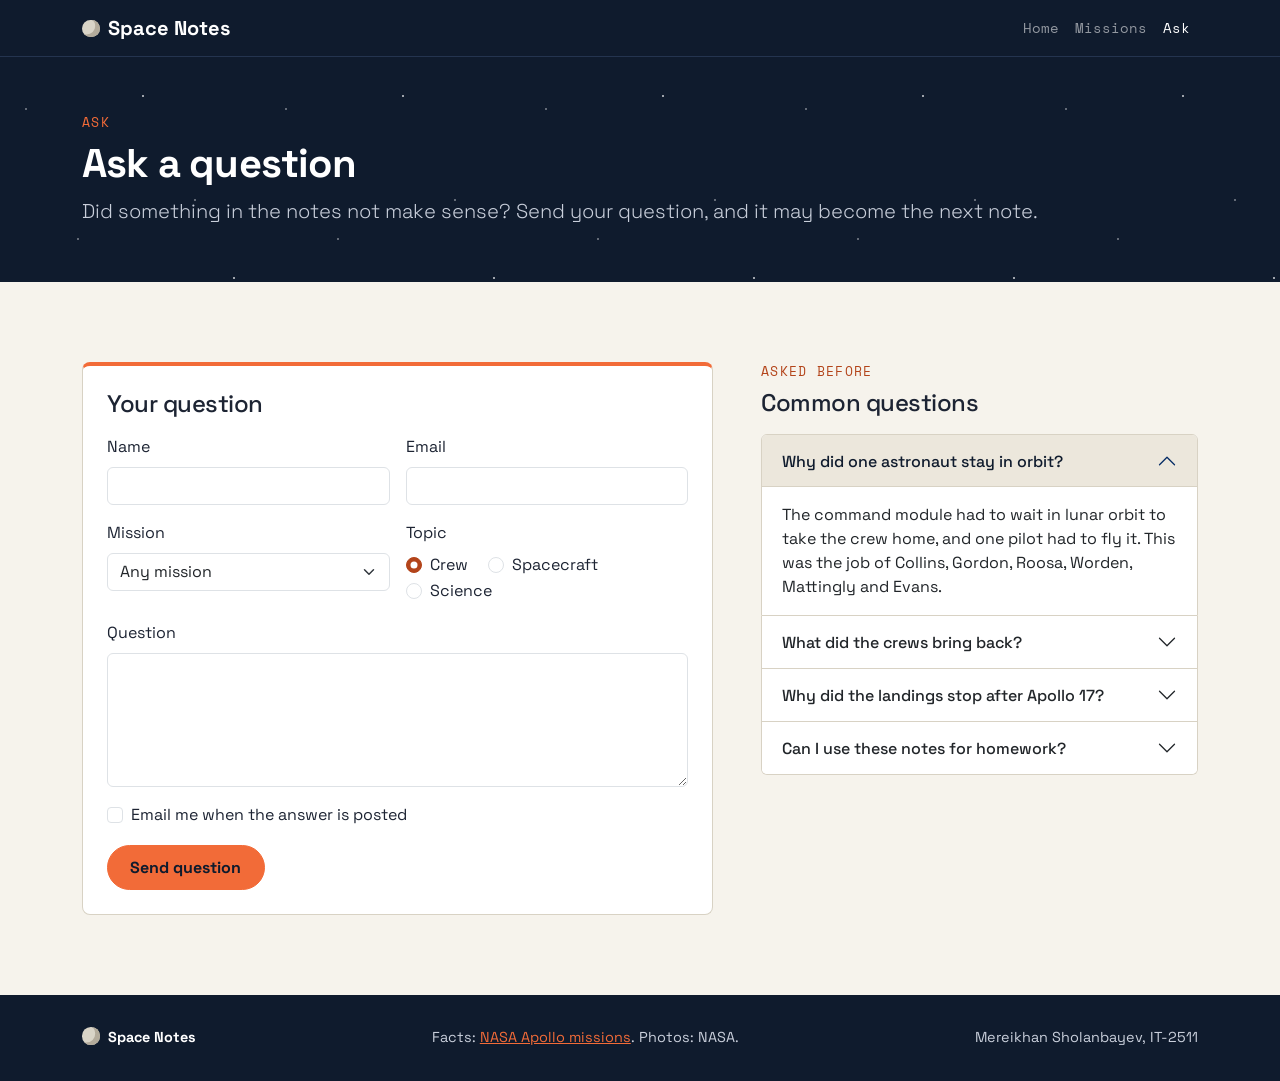
==== ask.html @ e12fd58a "Add Space Notes midterm website Three pages (Home, Missions, Ask) with a shared stylesheet, Bootstra" ====
<!DOCTYPE html>
<html lang="en">
<head>
  <meta charset="UTF-8">
  <meta name="viewport" content="width=device-width, initial-scale=1">
  <title>Space Notes | Ask a question</title>
  <link rel="preconnect" href="https://fonts.googleapis.com">
  <link rel="preconnect" href="https://fonts.gstatic.com" crossorigin>
  <link href="https://fonts.googleapis.com/css2?family=Space+Grotesk:wght@400;500;700&family=Space+Mono:wght@400;700&display=swap" rel="stylesheet">
  <link href="https://cdn.jsdelivr.net/npm/bootstrap@5.3.8/dist/css/bootstrap.min.css" rel="stylesheet" integrity="sha384-sRIl4kxILFvY47J16cr9ZwB07vP4J8+LH7qKQnuqkuIAvNWLzeN8tE5YBujZqJLB" crossorigin="anonymous">
  <link rel="stylesheet" href="css/style.css">
</head>
<body>
  <header>
    <nav class="navbar navbar-expand-md site-nav" data-bs-theme="dark">
      <div class="container">
        <a class="navbar-brand" href="index.html"><span class="brand-moon"></span>Space Notes</a>
        <button class="navbar-toggler" type="button" data-bs-toggle="collapse" data-bs-target="#mainNav" aria-controls="mainNav" aria-expanded="false" aria-label="Toggle navigation">
          <span class="navbar-toggler-icon"></span>
        </button>
        <div class="collapse navbar-collapse" id="mainNav">
          <ul class="navbar-nav ms-auto">
            <li class="nav-item"><a class="nav-link" href="index.html">Home</a></li>
            <li class="nav-item"><a class="nav-link" href="missions.html">Missions</a></li>
            <li class="nav-item"><a class="nav-link active" aria-current="page" href="ask.html">Ask</a></li>
          </ul>
        </div>
      </div>
    </nav>
  </header>

  <main>
    <section class="page-head">
      <div class="container">
        <p class="label">Ask</p>
        <h1>Ask a question</h1>
        <p class="lead mb-0">Did something in the notes not make sense? Send your question, and it may become the next note.</p>
      </div>
    </section>

    <section class="section">
      <div class="container">
        <div class="row g-4 g-lg-5">
          <div class="col-12 col-lg-7">
            <p id="sent" class="sent">Thank you! Your question passed the checks. This site has no server yet, so nothing was stored.</p>
            <form class="ask-form" action="#sent">
              <h2 class="h4 mb-3">Your question</h2>
              <div class="row g-3">
                <div class="col-12 col-sm-6">
                  <label for="name" class="form-label">Name</label>
                  <input id="name" class="form-control" type="text" autocomplete="name" required>
                </div>
                <div class="col-12 col-sm-6">
                  <label for="email" class="form-label">Email</label>
                  <input id="email" class="form-control" type="email" autocomplete="email" required>
                </div>
                <div class="col-12 col-sm-6">
                  <label for="mission" class="form-label">Mission</label>
                  <select id="mission" name="mission" class="form-select">
                    <option value="any">Any mission</option>
                    <option value="11">Apollo 11</option>
                    <option value="12">Apollo 12</option>
                    <option value="14">Apollo 14</option>
                    <option value="15">Apollo 15</option>
                    <option value="16">Apollo 16</option>
                    <option value="17">Apollo 17</option>
                  </select>
                </div>
                <fieldset class="col-12 col-sm-6">
                  <legend class="form-label">Topic</legend>
                  <div class="form-check form-check-inline">
                    <input id="topic-crew" class="form-check-input" type="radio" name="topic" value="crew" checked>
                    <label for="topic-crew" class="form-check-label">Crew</label>
                  </div>
                  <div class="form-check form-check-inline">
                    <input id="topic-craft" class="form-check-input" type="radio" name="topic" value="spacecraft">
                    <label for="topic-craft" class="form-check-label">Spacecraft</label>
                  </div>
                  <div class="form-check form-check-inline">
                    <input id="topic-science" class="form-check-input" type="radio" name="topic" value="science">
                    <label for="topic-science" class="form-check-label">Science</label>
                  </div>
                </fieldset>
                <div class="col-12">
                  <label for="question" class="form-label">Question</label>
                  <textarea id="question" class="form-control" rows="5" minlength="10" required></textarea>
                </div>
                <div class="col-12">
                  <div class="form-check">
                    <input id="notify" class="form-check-input" type="checkbox" name="notify" value="yes">
                    <label for="notify" class="form-check-label">Email me when the answer is posted</label>
                  </div>
                </div>
                <div class="col-12">
                  <button class="btn btn-primary" type="submit">Send question</button>
                </div>
              </div>
            </form>
          </div>

          <div class="col-12 col-lg-5">
            <p class="label">Asked before</p>
            <h2 class="h4 mb-3">Common questions</h2>
            <div class="accordion" id="faq">
              <div class="accordion-item">
                <h3 class="accordion-header">
                  <button class="accordion-button" type="button" data-bs-toggle="collapse" data-bs-target="#faq1" aria-expanded="true" aria-controls="faq1">Why did one astronaut stay in orbit?</button>
                </h3>
                <div id="faq1" class="accordion-collapse collapse show" data-bs-parent="#faq">
                  <div class="accordion-body">The command module had to wait in lunar orbit to take the crew home, and one pilot had to fly it. This was the job of Collins, Gordon, Roosa, Worden, Mattingly and Evans.</div>
                </div>
              </div>
              <div class="accordion-item">
                <h3 class="accordion-header">
                  <button class="accordion-button collapsed" type="button" data-bs-toggle="collapse" data-bs-target="#faq2" aria-expanded="false" aria-controls="faq2">What did the crews bring back?</button>
                </h3>
                <div id="faq2" class="accordion-collapse collapse" data-bs-parent="#faq">
                  <div class="accordion-body">About 381 kg of rocks, core samples, pebbles, sand and dust. Scientists around the world still study these samples today.</div>
                </div>
              </div>
              <div class="accordion-item">
                <h3 class="accordion-header">
                  <button class="accordion-button collapsed" type="button" data-bs-toggle="collapse" data-bs-target="#faq3" aria-expanded="false" aria-controls="faq3">Why did the landings stop after Apollo 17?</button>
                </h3>
                <div id="faq3" class="accordion-collapse collapse" data-bs-parent="#faq">
                  <div class="accordion-body">Apollo 18, 19 and 20 were planned, but they were cancelled because of budget cuts. Apollo 17 in December 1972 was the last crewed landing.</div>
                </div>
              </div>
              <div class="accordion-item">
                <h3 class="accordion-header">
                  <button class="accordion-button collapsed" type="button" data-bs-toggle="collapse" data-bs-target="#faq4" aria-expanded="false" aria-controls="faq4">Can I use these notes for homework?</button>
                </h3>
                <div id="faq4" class="accordion-collapse collapse" data-bs-parent="#faq">
                  <div class="accordion-body">Yes, but check the facts in the NASA sources linked at the bottom of every page and cite them in your work.</div>
                </div>
              </div>
            </div>
          </div>
        </div>
      </div>
    </section>
  </main>

  <footer class="site-footer">
    <div class="container footer-inner">
      <p class="footer-brand"><span class="brand-moon"></span>Space Notes</p>
      <p>Facts: <a href="https://www.nasa.gov/specials/apollo50th/missions.html">NASA Apollo missions</a>. Photos: NASA.</p>
      <p>Mereikhan Sholanbayev, IT-2511</p>
    </div>
  </footer>

  <script src="https://cdn.jsdelivr.net/npm/bootstrap@5.3.8/dist/js/bootstrap.bundle.min.js" integrity="sha384-FKyoEForCGlyvwx9Hj09JcYn3nv7wiPVlz7YYwJrWVcXK/BmnVDxM+D2scQbITxI" crossorigin="anonymous"></script>
</body>
</html>
---- css/style.css ----
:root {
  --night: #0f1b2d;
  --paper: #f6f3ec;
  --sand: #ece7dc;
  --moon: #d9d4c7;
  --mare: #b3ab9b;
  --orange: #f26b38;
  --orange-dark: #b3441a;
  --ink: #1d2433;
  --muted: #5d6676;
  --line: #d8d2c4;
  --mono: "Space Mono", monospace;
}

body {
  font-family: "Space Grotesk", sans-serif;
  background: var(--paper);
  color: var(--ink);
}

h1,
h2,
h3 {
  font-weight: 700;
  letter-spacing: -0.02em;
}

a {
  color: var(--orange-dark);
}

.label {
  margin-bottom: 0.5rem;
  font-family: var(--mono);
  font-size: 0.8rem;
  letter-spacing: 0.1em;
  text-transform: uppercase;
  color: var(--orange-dark);
}

.site-nav {
  --bs-navbar-color: #c9cfdb;
  --bs-navbar-hover-color: #ffffff;
  --bs-navbar-active-color: var(--orange);
  --bs-navbar-brand-color: #ffffff;
  --bs-navbar-brand-hover-color: #ffffff;
  background: var(--night);
  border-bottom: 1px solid #24344f;
}

.navbar-brand {
  font-weight: 700;
}

.brand-moon {
  display: inline-block;
  width: 1.1rem;
  height: 1.1rem;
  margin-right: 0.5rem;
  border-radius: 50%;
  background: var(--moon);
  box-shadow: inset -0.3rem -0.15rem 0 var(--mare);
  vertical-align: -0.15rem;
}

.nav-link {
  font-family: var(--mono);
  font-size: 0.9rem;
}

.btn {
  padding: 0.6rem 1.4rem;
  border-radius: 2rem;
  font-weight: 700;
}

.btn-primary {
  --bs-btn-color: var(--night);
  --bs-btn-bg: var(--orange);
  --bs-btn-border-color: var(--orange);
  --bs-btn-hover-color: var(--night);
  --bs-btn-hover-bg: #ff8a5c;
  --bs-btn-hover-border-color: #ff8a5c;
  --bs-btn-active-color: var(--night);
  --bs-btn-active-bg: #ff8a5c;
  --bs-btn-active-border-color: #ff8a5c;
  --bs-btn-focus-shadow-rgb: 242, 107, 56;
}

.hero,
.page-head {
  color: #ffffff;
  background:
    radial-gradient(1px 1px at 10% 20%, rgba(255, 255, 255, 0.6) 50%, transparent 100%),
    radial-gradient(1px 1px at 30% 70%, rgba(255, 255, 255, 0.6) 50%, transparent 100%),
    radial-gradient(1.5px 1.5px at 55% 15%, rgba(255, 255, 255, 0.6) 50%, transparent 100%),
    radial-gradient(1px 1px at 75% 55%, rgba(255, 255, 255, 0.6) 50%, transparent 100%),
    radial-gradient(1.5px 1.5px at 90% 85%, rgba(255, 255, 255, 0.6) 50%, transparent 100%),
    var(--night);
  background-size: 260px 260px, 260px 260px, 260px 260px, 260px 260px, 260px 260px, auto;
}

.hero {
  padding: 3rem 0;
  overflow: hidden;
}

.hero h1 {
  font-size: 2.4rem;
}

.hero .label,
.page-head .label {
  color: var(--orange);
}

.hero .lead,
.page-head .lead {
  color: #c9cfdb;
}

.moon-figure {
  margin: 0;
  text-align: center;
}

.moon {
  position: relative;
  width: min(100%, 20rem);
  aspect-ratio: 1;
  margin: 2.5rem auto;
  border-radius: 50%;
  background:
    radial-gradient(ellipse 18% 30% at 18% 45%, var(--mare) 55%, transparent 100%),
    radial-gradient(ellipse 15% 12% at 38% 25%, var(--mare) 55%, transparent 100%),
    radial-gradient(ellipse 10% 10% at 62% 28%, var(--mare) 55%, transparent 100%),
    radial-gradient(ellipse 12% 10% at 74% 45%, var(--mare) 55%, transparent 100%),
    radial-gradient(ellipse 6% 8% at 88% 35%, var(--mare) 55%, transparent 100%),
    radial-gradient(ellipse 7% 10% at 84% 58%, var(--mare) 55%, transparent 100%),
    radial-gradient(ellipse 11% 9% at 37% 68%, var(--mare) 55%, transparent 100%),
    var(--moon);
  box-shadow: inset -1.2rem -0.8rem 2rem rgba(15, 27, 45, 0.35), 0 0 3rem rgba(217, 212, 199, 0.25);
}

.orbit {
  position: absolute;
  inset: -9%;
  border: 1px dashed rgba(255, 255, 255, 0.35);
  border-radius: 50%;
  animation: orbit 16s linear infinite;
}

.orbit::before {
  content: "";
  position: absolute;
  top: -0.35rem;
  left: 50%;
  width: 0.7rem;
  height: 0.7rem;
  margin-left: -0.35rem;
  border-radius: 50%;
  background: #ffffff;
}

@keyframes orbit {
  to {
    transform: rotate(360deg);
  }
}

.sites {
  margin: 0;
  padding: 0;
  list-style: none;
}

.site {
  position: absolute;
  width: 0.7rem;
  height: 0.7rem;
  margin: -0.35rem 0 0 -0.35rem;
  border-radius: 50%;
  background: var(--orange);
  box-shadow: 0 0 0 3px rgba(242, 107, 56, 0.35);
}

.site span {
  position: absolute;
  top: 50%;
  left: 1rem;
  transform: translateY(-50%);
  font-family: var(--mono);
  font-size: 0.7rem;
  font-weight: 700;
  color: var(--night);
}

.s11 { left: 70%; top: 49%; }
.s12 { left: 30%; top: 53%; }
.s14 { left: 35%; top: 53%; }
.s15 { left: 53%; top: 28%; }
.s16 { left: 63%; top: 58%; }
.s17 { left: 74%; top: 33%; }

.s12 span {
  left: auto;
  right: 1rem;
}

.moon-figure figcaption {
  max-width: 22rem;
  margin: 0 auto;
  font-family: var(--mono);
  font-size: 0.8rem;
  color: #c9cfdb;
}

.stats {
  padding: 2rem 0;
  background: var(--sand);
}

.stat-list {
  display: flex;
  flex-wrap: wrap;
  gap: 1.5rem 1rem;
  margin: 0;
  padding: 0;
  list-style: none;
}

.stat-list li {
  flex: 1 1 9rem;
  padding-left: 0.75rem;
  border-left: 3px solid var(--orange);
}

.stat-list strong {
  display: block;
  font-family: var(--mono);
  font-size: 1.75rem;
  line-height: 1.2;
}

.section {
  padding: 3rem 0;
}

.section-alt {
  background: var(--sand);
}

.photo {
  border-radius: 0.5rem;
}

.card {
  --bs-card-border-color: var(--line);
  --bs-card-border-radius: 0.5rem;
  border-top: 4px solid var(--night);
  transition: transform 0.2s, border-color 0.2s;
}

.card:hover {
  transform: translateY(-4px);
  border-top-color: var(--orange);
}

.card-number {
  margin-bottom: 0.25rem;
  font-family: var(--mono);
  color: var(--orange-dark);
}

.page-head {
  padding: 2.5rem 0;
}

.landing-list {
  display: grid;
  grid-template-columns: 1fr;
  gap: 1rem;
  margin: 0;
  padding: 0;
  list-style: none;
}

.landing {
  padding: 1.25rem;
  background: #ffffff;
  border: 1px solid var(--line);
  border-top: 4px solid var(--night);
  border-radius: 0.5rem;
  transition: transform 0.2s, border-color 0.2s;
}

.landing:hover {
  transform: translateY(-4px);
  border-top-color: var(--orange);
}

.landing-number {
  display: block;
  font-family: var(--mono);
  font-size: 2.5rem;
  font-weight: 700;
  line-height: 1;
  color: var(--orange-dark);
}

.landing h3 {
  margin: 0.5rem 0;
  font-size: 1.25rem;
}

.landing-meta {
  margin-bottom: 0.5rem;
  font-family: var(--mono);
  font-size: 0.8rem;
  color: var(--muted);
}

.landing p:last-child {
  margin-bottom: 0;
}

.note {
  display: flex;
  flex-direction: column;
  gap: 0.5rem;
  margin-top: 2rem;
  padding: 1.25rem;
  border-left: 4px solid var(--orange);
  background: var(--sand);
}

.note p {
  margin: 0;
}

.mission-table {
  --bs-table-bg: transparent;
  margin-bottom: 0;
}

.mission-table caption {
  color: var(--muted);
}

.mission-table thead th {
  font-family: var(--mono);
  font-size: 0.75rem;
  text-transform: uppercase;
  color: var(--muted);
}

.mission-table td {
  font-family: var(--mono);
  font-size: 0.85rem;
}

.mission-table tbody th {
  white-space: nowrap;
}

.mission-table tfoot {
  border-top: 2px solid var(--night);
}

.ask-form {
  padding: 1.5rem;
  background: #ffffff;
  border: 1px solid var(--line);
  border-top: 4px solid var(--orange);
  border-radius: 0.5rem;
}

.ask-form legend {
  font-size: 1rem;
}

.form-control:focus,
.form-select:focus {
  border-color: var(--orange);
  box-shadow: 0 0 0 0.2rem rgba(242, 107, 56, 0.25);
}

.form-check-input:checked {
  background-color: var(--orange-dark);
  border-color: var(--orange-dark);
}

.sent {
  display: none;
  padding: 1rem;
  border-left: 4px solid var(--orange);
  background: var(--sand);
}

.sent:target {
  display: block;
}

.accordion {
  --bs-accordion-bg: #ffffff;
  --bs-accordion-border-color: var(--line);
  --bs-accordion-active-bg: var(--sand);
  --bs-accordion-active-color: var(--night);
  --bs-accordion-btn-focus-box-shadow: 0 0 0 0.2rem rgba(242, 107, 56, 0.25);
}

.accordion-button {
  font-weight: 500;
}

.site-footer {
  padding: 2rem 0;
  color: #c9cfdb;
  background: var(--night);
  font-size: 0.9rem;
}

.site-footer a {
  color: var(--orange);
}

.footer-inner {
  display: flex;
  flex-wrap: wrap;
  justify-content: space-between;
  gap: 1rem 2rem;
}

.footer-inner p {
  margin: 0;
}

.footer-brand {
  font-weight: 700;
  color: #ffffff;
}

@media (min-width: 768px) {
  .landing-list {
    grid-template-columns: repeat(2, 1fr);
    gap: 1.5rem;
  }

  .page-head {
    padding: 3.5rem 0;
  }
}

@media (min-width: 992px) {
  .hero {
    padding: 5rem 0;
  }

  .hero h1 {
    font-size: 3.5rem;
  }

  .section {
    padding: 5rem 0;
  }

  .landing-list {
    grid-template-columns: repeat(3, 1fr);
  }
}

@media (prefers-reduced-motion: reduce) {
  .orbit {
    animation: none;
  }

  .card,
  .landing {
    transition: none;
  }
}
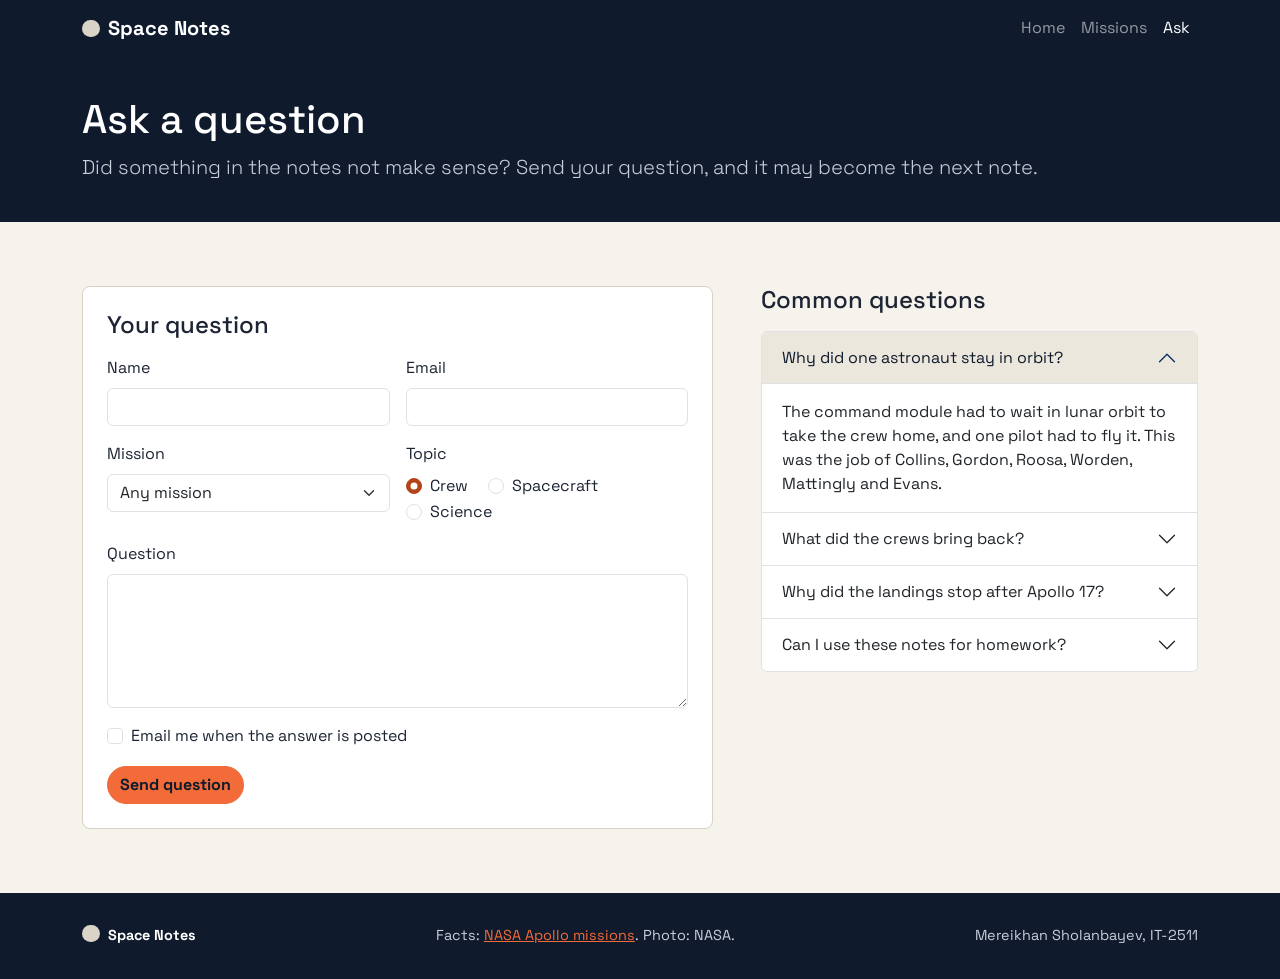
==== commit ce38a55a: "Simplify the design Use one font, plain dark headers, a simple CSS Moon and plain cards. Remove the " ====
--- a/ask.html
+++ b/ask.html
@@ -6,7 +6,7 @@
   <title>Space Notes | Ask a question</title>
   <link rel="preconnect" href="https://fonts.googleapis.com">
   <link rel="preconnect" href="https://fonts.gstatic.com" crossorigin>
-  <link href="https://fonts.googleapis.com/css2?family=Space+Grotesk:wght@400;500;700&family=Space+Mono:wght@400;700&display=swap" rel="stylesheet">
+  <link href="https://fonts.googleapis.com/css2?family=Space+Grotesk:wght@400;500;700&display=swap" rel="stylesheet">
   <link href="https://cdn.jsdelivr.net/npm/bootstrap@5.3.8/dist/css/bootstrap.min.css" rel="stylesheet" integrity="sha384-sRIl4kxILFvY47J16cr9ZwB07vP4J8+LH7qKQnuqkuIAvNWLzeN8tE5YBujZqJLB" crossorigin="anonymous">
   <link rel="stylesheet" href="css/style.css">
 </head>
@@ -32,7 +32,6 @@
   <main>
     <section class="page-head">
       <div class="container">
-        <p class="label">Ask</p>
         <h1>Ask a question</h1>
         <p class="lead mb-0">Did something in the notes not make sense? Send your question, and it may become the next note.</p>
       </div>
@@ -99,7 +98,6 @@
           </div>
 
           <div class="col-12 col-lg-5">
-            <p class="label">Asked before</p>
             <h2 class="h4 mb-3">Common questions</h2>
             <div class="accordion" id="faq">
               <div class="accordion-item">
@@ -143,8 +141,8 @@
 
   <footer class="site-footer">
     <div class="container footer-inner">
-      <p class="footer-brand"><span class="brand-moon"></span>Space Notes</p>
-      <p>Facts: <a href="https://www.nasa.gov/specials/apollo50th/missions.html">NASA Apollo missions</a>. Photos: NASA.</p>
+      <p class="fw-bold text-white"><span class="brand-moon"></span>Space Notes</p>
+      <p>Facts: <a href="https://www.nasa.gov/specials/apollo50th/missions.html">NASA Apollo missions</a>. Photo: NASA.</p>
       <p>Mereikhan Sholanbayev, IT-2511</p>
     </div>
   </footer>
--- a/css/style.css
+++ b/css/style.css
@@ -3,13 +3,12 @@
   --paper: #f6f3ec;
   --sand: #ece7dc;
   --moon: #d9d4c7;
-  --mare: #b3ab9b;
+  --moon-shadow: #b3ab9b;
   --orange: #f26b38;
   --orange-dark: #b3441a;
   --ink: #1d2433;
   --muted: #5d6676;
   --line: #d8d2c4;
-  --mono: "Space Mono", monospace;
 }
 
 body {
@@ -18,23 +17,7 @@
   color: var(--ink);
 }
 
-h1,
-h2,
-h3 {
-  font-weight: 700;
-  letter-spacing: -0.02em;
-}
-
 a {
-  color: var(--orange-dark);
-}
-
-.label {
-  margin-bottom: 0.5rem;
-  font-family: var(--mono);
-  font-size: 0.8rem;
-  letter-spacing: 0.1em;
-  text-transform: uppercase;
   color: var(--orange-dark);
 }
 
@@ -45,7 +28,6 @@
   --bs-navbar-brand-color: #ffffff;
   --bs-navbar-brand-hover-color: #ffffff;
   background: var(--night);
-  border-bottom: 1px solid #24344f;
 }
 
 .navbar-brand {
@@ -59,17 +41,10 @@
   margin-right: 0.5rem;
   border-radius: 50%;
   background: var(--moon);
-  box-shadow: inset -0.3rem -0.15rem 0 var(--mare);
   vertical-align: -0.15rem;
 }
 
-.nav-link {
-  font-family: var(--mono);
-  font-size: 0.9rem;
-}
-
 .btn {
-  padding: 0.6rem 1.4rem;
   border-radius: 2rem;
   font-weight: 700;
 }
@@ -84,34 +59,21 @@
   --bs-btn-active-color: var(--night);
   --bs-btn-active-bg: #ff8a5c;
   --bs-btn-active-border-color: #ff8a5c;
-  --bs-btn-focus-shadow-rgb: 242, 107, 56;
 }
 
 .hero,
 .page-head {
   color: #ffffff;
-  background:
-    radial-gradient(1px 1px at 10% 20%, rgba(255, 255, 255, 0.6) 50%, transparent 100%),
-    radial-gradient(1px 1px at 30% 70%, rgba(255, 255, 255, 0.6) 50%, transparent 100%),
-    radial-gradient(1.5px 1.5px at 55% 15%, rgba(255, 255, 255, 0.6) 50%, transparent 100%),
-    radial-gradient(1px 1px at 75% 55%, rgba(255, 255, 255, 0.6) 50%, transparent 100%),
-    radial-gradient(1.5px 1.5px at 90% 85%, rgba(255, 255, 255, 0.6) 50%, transparent 100%),
-    var(--night);
-  background-size: 260px 260px, 260px 260px, 260px 260px, 260px 260px, 260px 260px, auto;
+  background: var(--night);
 }
 
 .hero {
   padding: 3rem 0;
-  overflow: hidden;
 }
 
 .hero h1 {
-  font-size: 2.4rem;
-}
-
-.hero .label,
-.page-head .label {
-  color: var(--orange);
+  font-size: 2.25rem;
+  font-weight: 700;
 }
 
 .hero .lead,
@@ -119,161 +81,53 @@
   color: #c9cfdb;
 }
 
-.moon-figure {
-  margin: 0;
-  text-align: center;
-}
-
 .moon {
-  position: relative;
-  width: min(100%, 20rem);
+  width: min(100%, 16rem);
   aspect-ratio: 1;
-  margin: 2.5rem auto;
+  margin: 0 auto;
   border-radius: 50%;
-  background:
-    radial-gradient(ellipse 18% 30% at 18% 45%, var(--mare) 55%, transparent 100%),
-    radial-gradient(ellipse 15% 12% at 38% 25%, var(--mare) 55%, transparent 100%),
-    radial-gradient(ellipse 10% 10% at 62% 28%, var(--mare) 55%, transparent 100%),
-    radial-gradient(ellipse 12% 10% at 74% 45%, var(--mare) 55%, transparent 100%),
-    radial-gradient(ellipse 6% 8% at 88% 35%, var(--mare) 55%, transparent 100%),
-    radial-gradient(ellipse 7% 10% at 84% 58%, var(--mare) 55%, transparent 100%),
-    radial-gradient(ellipse 11% 9% at 37% 68%, var(--mare) 55%, transparent 100%),
-    var(--moon);
-  box-shadow: inset -1.2rem -0.8rem 2rem rgba(15, 27, 45, 0.35), 0 0 3rem rgba(217, 212, 199, 0.25);
-}
-
-.orbit {
-  position: absolute;
-  inset: -9%;
-  border: 1px dashed rgba(255, 255, 255, 0.35);
-  border-radius: 50%;
-  animation: orbit 16s linear infinite;
-}
-
-.orbit::before {
-  content: "";
-  position: absolute;
-  top: -0.35rem;
-  left: 50%;
-  width: 0.7rem;
-  height: 0.7rem;
-  margin-left: -0.35rem;
-  border-radius: 50%;
-  background: #ffffff;
-}
-
-@keyframes orbit {
-  to {
-    transform: rotate(360deg);
-  }
-}
-
-.sites {
+  background: var(--moon);
+  box-shadow: inset -2rem -1rem 0 var(--moon-shadow);
+}
+
+.page-head {
+  padding: 2.5rem 0;
+}
+
+.section {
+  padding: 3rem 0;
+}
+
+.section-alt {
+  background: var(--sand);
+}
+
+.stat-list {
+  display: flex;
+  flex-wrap: wrap;
+  gap: 1rem;
   margin: 0;
   padding: 0;
   list-style: none;
 }
 
-.site {
-  position: absolute;
-  width: 0.7rem;
-  height: 0.7rem;
-  margin: -0.35rem 0 0 -0.35rem;
-  border-radius: 50%;
-  background: var(--orange);
-  box-shadow: 0 0 0 3px rgba(242, 107, 56, 0.35);
-}
-
-.site span {
-  position: absolute;
-  top: 50%;
-  left: 1rem;
-  transform: translateY(-50%);
-  font-family: var(--mono);
-  font-size: 0.7rem;
-  font-weight: 700;
-  color: var(--night);
-}
-
-.s11 { left: 70%; top: 49%; }
-.s12 { left: 30%; top: 53%; }
-.s14 { left: 35%; top: 53%; }
-.s15 { left: 53%; top: 28%; }
-.s16 { left: 63%; top: 58%; }
-.s17 { left: 74%; top: 33%; }
-
-.s12 span {
-  left: auto;
-  right: 1rem;
-}
-
-.moon-figure figcaption {
-  max-width: 22rem;
-  margin: 0 auto;
-  font-family: var(--mono);
-  font-size: 0.8rem;
-  color: #c9cfdb;
-}
-
-.stats {
-  padding: 2rem 0;
-  background: var(--sand);
-}
-
-.stat-list {
-  display: flex;
-  flex-wrap: wrap;
-  gap: 1.5rem 1rem;
-  margin: 0;
-  padding: 0;
-  list-style: none;
-}
-
 .stat-list li {
   flex: 1 1 9rem;
-  padding-left: 0.75rem;
-  border-left: 3px solid var(--orange);
 }
 
 .stat-list strong {
   display: block;
-  font-family: var(--mono);
   font-size: 1.75rem;
-  line-height: 1.2;
-}
-
-.section {
-  padding: 3rem 0;
-}
-
-.section-alt {
-  background: var(--sand);
-}
-
-.photo {
-  border-radius: 0.5rem;
+  color: var(--orange-dark);
 }
 
 .card {
   --bs-card-border-color: var(--line);
-  --bs-card-border-radius: 0.5rem;
-  border-top: 4px solid var(--night);
-  transition: transform 0.2s, border-color 0.2s;
-}
-
-.card:hover {
-  transform: translateY(-4px);
-  border-top-color: var(--orange);
-}
-
-.card-number {
-  margin-bottom: 0.25rem;
-  font-family: var(--mono);
-  color: var(--orange-dark);
-}
-
-.page-head {
-  padding: 2.5rem 0;
+}
+
+.card:hover,
+.landing:hover {
+  border-color: var(--orange);
 }
 
 .landing-list {
@@ -289,34 +143,15 @@
   padding: 1.25rem;
   background: #ffffff;
   border: 1px solid var(--line);
-  border-top: 4px solid var(--night);
   border-radius: 0.5rem;
-  transition: transform 0.2s, border-color 0.2s;
-}
-
-.landing:hover {
-  transform: translateY(-4px);
-  border-top-color: var(--orange);
-}
-
-.landing-number {
-  display: block;
-  font-family: var(--mono);
-  font-size: 2.5rem;
-  font-weight: 700;
-  line-height: 1;
-  color: var(--orange-dark);
 }
 
 .landing h3 {
-  margin: 0.5rem 0;
   font-size: 1.25rem;
 }
 
 .landing-meta {
-  margin-bottom: 0.5rem;
-  font-family: var(--mono);
-  font-size: 0.8rem;
+  font-size: 0.9rem;
   color: var(--muted);
 }
 
@@ -325,53 +160,24 @@
 }
 
 .note {
-  display: flex;
-  flex-direction: column;
-  gap: 0.5rem;
   margin-top: 2rem;
-  padding: 1.25rem;
+  padding: 1rem 1.25rem;
   border-left: 4px solid var(--orange);
   background: var(--sand);
 }
 
-.note p {
-  margin: 0;
-}
-
 .mission-table {
   --bs-table-bg: transparent;
-  margin-bottom: 0;
-}
-
-.mission-table caption {
-  color: var(--muted);
-}
-
-.mission-table thead th {
-  font-family: var(--mono);
-  font-size: 0.75rem;
-  text-transform: uppercase;
-  color: var(--muted);
-}
-
-.mission-table td {
-  font-family: var(--mono);
-  font-size: 0.85rem;
 }
 
 .mission-table tbody th {
   white-space: nowrap;
-}
-
-.mission-table tfoot {
-  border-top: 2px solid var(--night);
 }
 
 .ask-form {
   padding: 1.5rem;
   background: #ffffff;
   border: 1px solid var(--line);
-  border-top: 4px solid var(--orange);
   border-radius: 0.5rem;
 }
 
@@ -402,15 +208,9 @@
 }
 
 .accordion {
-  --bs-accordion-bg: #ffffff;
-  --bs-accordion-border-color: var(--line);
   --bs-accordion-active-bg: var(--sand);
   --bs-accordion-active-color: var(--night);
   --bs-accordion-btn-focus-box-shadow: 0 0 0 0.2rem rgba(242, 107, 56, 0.25);
-}
-
-.accordion-button {
-  font-weight: 500;
 }
 
 .site-footer {
@@ -428,26 +228,16 @@
   display: flex;
   flex-wrap: wrap;
   justify-content: space-between;
-  gap: 1rem 2rem;
+  gap: 1rem;
 }
 
 .footer-inner p {
   margin: 0;
-}
-
-.footer-brand {
-  font-weight: 700;
-  color: #ffffff;
 }
 
 @media (min-width: 768px) {
   .landing-list {
     grid-template-columns: repeat(2, 1fr);
-    gap: 1.5rem;
-  }
-
-  .page-head {
-    padding: 3.5rem 0;
   }
 }
 
@@ -457,25 +247,14 @@
   }
 
   .hero h1 {
-    font-size: 3.5rem;
+    font-size: 3rem;
   }
 
   .section {
-    padding: 5rem 0;
+    padding: 4rem 0;
   }
 
   .landing-list {
     grid-template-columns: repeat(3, 1fr);
   }
 }
-
-@media (prefers-reduced-motion: reduce) {
-  .orbit {
-    animation: none;
-  }
-
-  .card,
-  .landing {
-    transition: none;
-  }
-}
